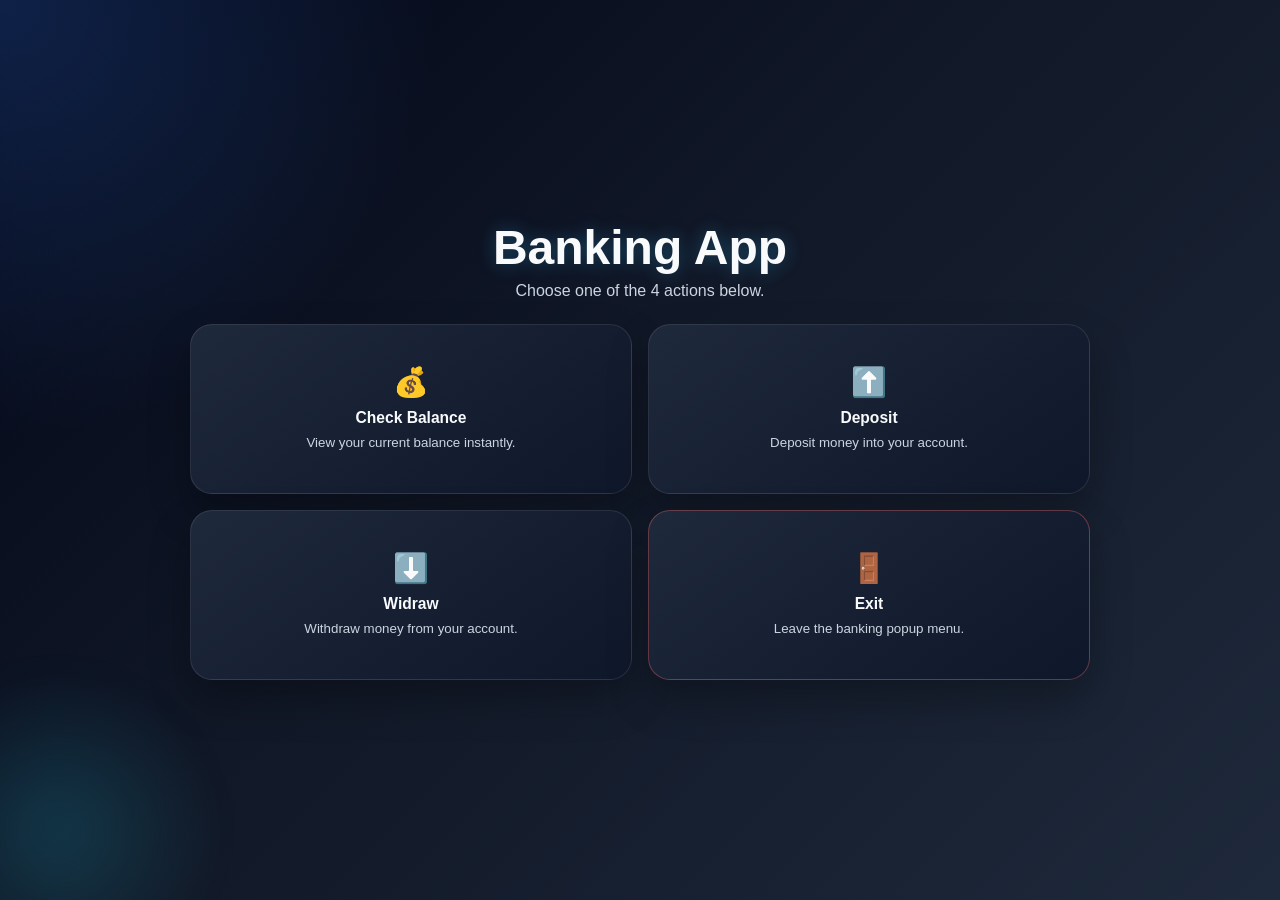
==== index.html @ 64606668 "First commit" ====
<!DOCTYPE html>
<html lang="en">
  <head>
    <meta charset="UTF-8" />
    <meta name="viewport" content="width=device-width, initial-scale=1.0" />
    <title>Banking Popup Website</title>
    <link rel="stylesheet" href="styles.css" />
  </head>
  <body>
    <div class="container">
      <h1>Banking App</h1>
      <p class="subtitle">Choose one of the 4 actions below.</p>

      <div class="card-grid">
        <button type="button" class="feature-card" data-action="checkbalance">
          <span class="icon">💰</span>
          <h3>Check Balance</h3>
          <p>View your current balance instantly.</p>
        </button>

        <button type="button" class="feature-card" data-action="deposit">
          <span class="icon">⬆️</span>
          <h3>Deposit</h3>
          <p>Deposit money into your account.</p>
        </button>

        <button type="button" class="feature-card" data-action="widraw">
          <span class="icon">⬇️</span>
          <h3>Widraw</h3>
          <p>Withdraw money from your account.</p>
        </button>

        <button type="button" class="feature-card exit-card" data-action="exit">
          <span class="icon">🚪</span>
          <h3>Exit</h3>
          <p>Leave the banking popup menu.</p>
        </button>
      </div>
    </div>

    <div class="modal-overlay" id="modalOverlay" hidden>
      <div class="modal-box" role="dialog" aria-modal="true">
        <button class="close-btn" id="closeModal" aria-label="Close">×</button>
        <h2 id="modalTitle">Action</h2>
        <div id="modalContent"></div>
      </div>
    </div>

    <script src="script.js"></script>
  </body>
</html>
---- styles.css ----
:root {
  color-scheme: dark;
}

* {
  box-sizing: border-box;
}

body {
  margin: 0;
  font-family: "Segoe UI", Tahoma, Geneva, Verdana, sans-serif;
  background:
    radial-gradient(circle at top left, rgba(59, 130, 246, 0.22), transparent 28%),
    linear-gradient(135deg, #020617 0%, #111827 45%, #1e293b 100%);
  min-height: 100vh;
  display: flex;
  justify-content: center;
  align-items: center;
  color: #f8fafc;
  padding: 1.5rem;
  overflow: hidden;
}

body::before {
  content: "";
  position: fixed;
  inset: auto auto -10% -8%;
  width: 320px;
  height: 320px;
  background: radial-gradient(circle, rgba(34, 211, 238, 0.18), transparent 70%);
  filter: blur(20px);
  pointer-events: none;
}

.container {
  width: min(900px, 100%);
  text-align: center;
  position: relative;
  z-index: 1;
}

h1 {
  margin: 0 0 0.4rem;
  font-size: clamp(2rem, 4vw, 3rem);
  text-shadow: 0 0 18px rgba(56, 189, 248, 0.3);
}

.subtitle {
  margin-top: 0;
  margin-bottom: 1.5rem;
  color: #cbd5e1;
}

.card-grid {
  display: grid;
  grid-template-columns: repeat(2, minmax(220px, 1fr));
  gap: 1rem;
}

.feature-card {
  position: relative;
  border: 1px solid rgba(255, 255, 255, 0.1);
  border-radius: 22px;
  background: linear-gradient(145deg, #1e293b, #0f172a);
  color: #f8fafc;
  padding: 1.2rem;
  min-height: 170px;
  cursor: pointer;
  box-shadow: 0 20px 40px rgba(0, 0, 0, 0.28);
  transform: perspective(800px) rotateX(0deg) rotateY(0deg);
  transition: transform 0.26s ease, box-shadow 0.26s ease, border-color 0.26s ease, background 0.26s ease;
  overflow: hidden;
}

.feature-card::before {
  content: "";
  position: absolute;
  inset: 0;
  background: linear-gradient(120deg, transparent 20%, rgba(255,255,255,0.12) 50%, transparent 80%);
  transform: translateX(-120%);
  transition: transform 0.5s ease;
}

.feature-card:hover {
  transform: perspective(800px) rotateX(-7deg) rotateY(7deg) translateY(-8px);
  box-shadow: 0 24px 50px rgba(34, 211, 238, 0.18);
  border-color: rgba(56, 189, 248, 0.6);
}

.feature-card:hover::before {
  transform: translateX(120%);
}

.feature-card:active {
  transform: perspective(800px) scale(0.98);
}

.exit-card {
  border-color: rgba(248, 113, 113, 0.35);
}

.icon {
  font-size: 1.8rem;
  display: inline-block;
  transform: translateZ(12px);
}

.feature-card h3 {
  margin: 0.6rem 0 0.35rem;
}

.feature-card p {
  margin: 0;
  color: #cbd5e1;
  line-height: 1.5;
}

.modal-overlay {
  position: fixed;
  inset: 0;
  background: rgba(2, 6, 23, 0.78);
  display: flex;
  justify-content: center;
  align-items: center;
  padding: 1rem;
  z-index: 10;
  opacity: 0;
  pointer-events: none;
  transition: opacity 0.22s ease;
}

.modal-overlay.show {
  opacity: 1;
  pointer-events: auto;
}

.modal-box {
  position: relative;
  width: min(460px, 100%);
  background: linear-gradient(145deg, #334155, #0f172a);
  border-radius: 24px;
  padding: 1.4rem;
  box-shadow: 0 25px 60px rgba(0, 0, 0, 0.35);
  border: 1px solid rgba(255, 255, 255, 0.12);
  transform: translateY(10px) scale(0.97);
  transition: transform 0.22s ease;
}

.modal-overlay.show .modal-box {
  transform: translateY(0) scale(1);
}

.close-btn {
  position: absolute;
  top: 12px;
  right: 12px;
  border: none;
  background: #ef4444;
  color: white;
  border-radius: 50%;
  width: 32px;
  height: 32px;
  font-size: 1.2rem;
  cursor: pointer;
}

.modal-box h2 {
  margin-top: 0;
  margin-bottom: 0.8rem;
}

.modal-box p,
.modal-box label {
  color: #e2e8f0;
}

input {
  width: 100%;
  padding: 0.8rem;
  border-radius: 10px;
  border: 1px solid #64748b;
  margin-top: 0.4rem;
  margin-bottom: 0.9rem;
  background: #e2e8f0;
  color: #0f172a;
}

button.submit-btn {
  border: none;
  background: #2563eb;
  color: white;
  font-weight: 600;
  padding: 0.8rem 1rem;
  border-radius: 10px;
  cursor: pointer;
}

button.submit-btn:hover {
  background: #1d4ed8;
}

.result-box {
  background: rgba(15, 23, 42, 0.68);
  padding: 1rem;
  border-radius: 12px;
  margin-top: 0.7rem;
}

@media (max-width: 700px) {
  .card-grid {
    grid-template-columns: 1fr;
  }
}
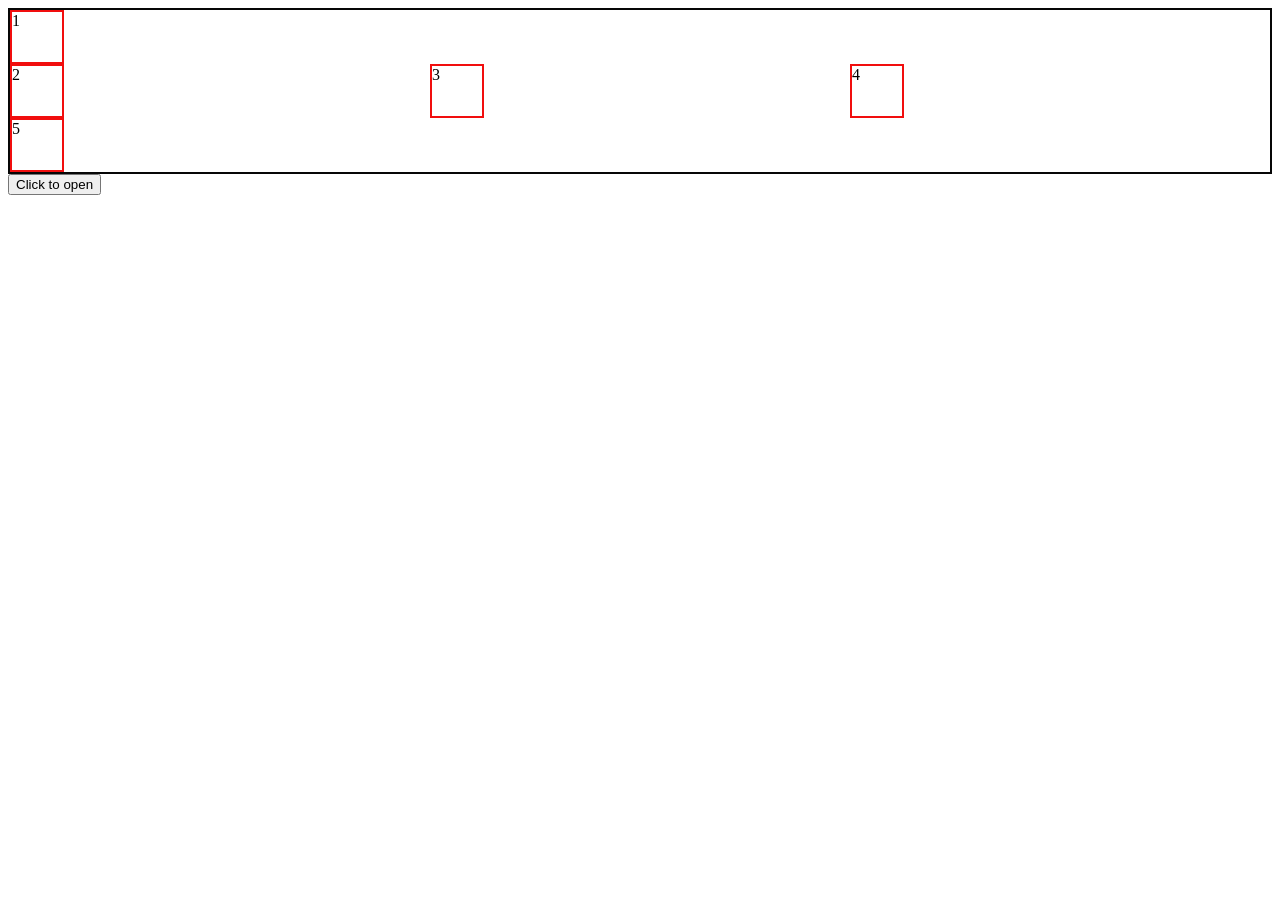
==== commit 622f90fe: "added css ans html pracctice" ====
--- a/index.html
+++ b/index.html
@@ -1,51 +1,21 @@
 <!DOCTYPE html>
-<html lang="en">
-  <head>
-    <meta charset="UTF-8" />
-    <meta name="viewport" content="width=device-width, initial-scale=1.0" />
-    <title>Banking Popup Website</title>
-    <link rel="stylesheet" href="styles.css" />
-  </head>
-  <body>
-    <div class="container">
-      <h1>Banking App</h1>
-      <p class="subtitle">Choose one of the 4 actions below.</p>
-
-      <div class="card-grid">
-        <button type="button" class="feature-card" data-action="checkbalance">
-          <span class="icon">💰</span>
-          <h3>Check Balance</h3>
-          <p>View your current balance instantly.</p>
-        </button>
-
-        <button type="button" class="feature-card" data-action="deposit">
-          <span class="icon">⬆️</span>
-          <h3>Deposit</h3>
-          <p>Deposit money into your account.</p>
-        </button>
-
-        <button type="button" class="feature-card" data-action="widraw">
-          <span class="icon">⬇️</span>
-          <h3>Widraw</h3>
-          <p>Withdraw money from your account.</p>
-        </button>
-
-        <button type="button" class="feature-card exit-card" data-action="exit">
-          <span class="icon">🚪</span>
-          <h3>Exit</h3>
-          <p>Leave the banking popup menu.</p>
-        </button>
-      </div>
+<html>
+    <head>
+        <title> Practice css </title>
+      <link rel="stylesheet" href="index2.css">
+    </head>
+    <body>
+<div class ="container">
+    <div class="item item1">1</div>
+    <div class="item item2">2</div>
+    <div class="item item3">3</div>
+    <div class="item item4">4</div>
+    <div class="item item5">5</div>
+</div>
+<div class ="button">
+<lable>
+<button input type ="button"onclick ="window.open('file:///D:/java%20practice/htmlpracticenew.html')">Click to open</button>
+</lable>
     </div>
-
-    <div class="modal-overlay" id="modalOverlay" hidden>
-      <div class="modal-box" role="dialog" aria-modal="true">
-        <button class="close-btn" id="closeModal" aria-label="Close">×</button>
-        <h2 id="modalTitle">Action</h2>
-        <div id="modalContent"></div>
-      </div>
-    </div>
-
-    <script src="script.js"></script>
-  </body>
-</html>
+    </body>
+</html>
--- a/index2.css
+++ b/index2.css
@@ -0,0 +1,32 @@
+.container{
+    border : 2px solid rgb(6, 6, 6);
+    display: grid;
+    grid-template-areas: "nav nav nav"
+                         "main main1 main2"
+                         "footer footer footer";
+                
+}
+.item1{
+    grid-area: nav;
+}
+.item2{
+    grid-area: main;
+}
+.item3{
+    grid-area: main1;
+}
+.item4{
+    grid-area: main2;
+}
+.item5{
+    grid-area: footer;
+}
+
+.item{
+    border : 2px solid rgb(241, 14, 14);
+    width : 50px;
+    height : 50px;
+}
+.button{
+    color: lightskyblue;
+}
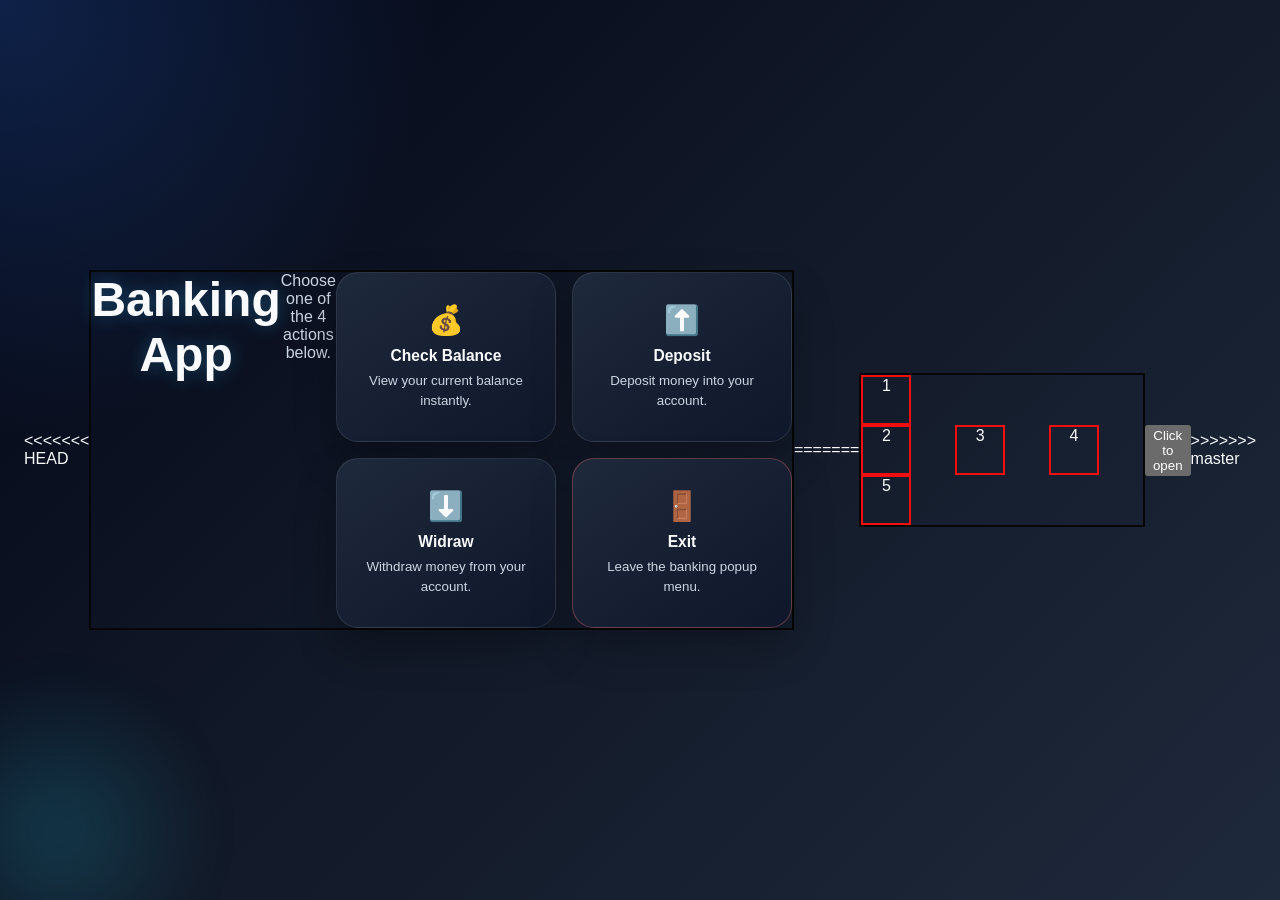
==== commit cf8c13bb: "added practice html and css" ====
--- a/index.html
+++ b/index.html
@@ -1,4 +1,56 @@
 <!DOCTYPE html>
+<<<<<<< HEAD
+<html lang="en">
+  <head>
+    <meta charset="UTF-8" />
+    <meta name="viewport" content="width=device-width, initial-scale=1.0" />
+    <title>Banking Popup Website</title>
+    <link rel="stylesheet" href="styles.css" />
+  </head>
+  <body>
+    <div class="container">
+      <h1>Banking App</h1>
+      <p class="subtitle">Choose one of the 4 actions below.</p>
+
+      <div class="card-grid">
+        <button type="button" class="feature-card" data-action="checkbalance">
+          <span class="icon">💰</span>
+          <h3>Check Balance</h3>
+          <p>View your current balance instantly.</p>
+        </button>
+
+        <button type="button" class="feature-card" data-action="deposit">
+          <span class="icon">⬆️</span>
+          <h3>Deposit</h3>
+          <p>Deposit money into your account.</p>
+        </button>
+
+        <button type="button" class="feature-card" data-action="widraw">
+          <span class="icon">⬇️</span>
+          <h3>Widraw</h3>
+          <p>Withdraw money from your account.</p>
+        </button>
+
+        <button type="button" class="feature-card exit-card" data-action="exit">
+          <span class="icon">🚪</span>
+          <h3>Exit</h3>
+          <p>Leave the banking popup menu.</p>
+        </button>
+      </div>
+    </div>
+
+    <div class="modal-overlay" id="modalOverlay" hidden>
+      <div class="modal-box" role="dialog" aria-modal="true">
+        <button class="close-btn" id="closeModal" aria-label="Close">×</button>
+        <h2 id="modalTitle">Action</h2>
+        <div id="modalContent"></div>
+      </div>
+    </div>
+
+    <script src="script.js"></script>
+  </body>
+</html>
+=======
 <html>
     <head>
         <title> Practice css </title>
@@ -18,4 +70,5 @@
 </lable>
     </div>
     </body>
-</html>+</html>
+>>>>>>> master
--- a/styles.css
+++ b/styles.css
@@ -0,0 +1,213 @@
+:root {
+  color-scheme: dark;
+}
+
+* {
+  box-sizing: border-box;
+}
+
+body {
+  margin: 0;
+  font-family: "Segoe UI", Tahoma, Geneva, Verdana, sans-serif;
+  background:
+    radial-gradient(circle at top left, rgba(59, 130, 246, 0.22), transparent 28%),
+    linear-gradient(135deg, #020617 0%, #111827 45%, #1e293b 100%);
+  min-height: 100vh;
+  display: flex;
+  justify-content: center;
+  align-items: center;
+  color: #f8fafc;
+  padding: 1.5rem;
+  overflow: hidden;
+}
+
+body::before {
+  content: "";
+  position: fixed;
+  inset: auto auto -10% -8%;
+  width: 320px;
+  height: 320px;
+  background: radial-gradient(circle, rgba(34, 211, 238, 0.18), transparent 70%);
+  filter: blur(20px);
+  pointer-events: none;
+}
+
+.container {
+  width: min(900px, 100%);
+  text-align: center;
+  position: relative;
+  z-index: 1;
+}
+
+h1 {
+  margin: 0 0 0.4rem;
+  font-size: clamp(2rem, 4vw, 3rem);
+  text-shadow: 0 0 18px rgba(56, 189, 248, 0.3);
+}
+
+.subtitle {
+  margin-top: 0;
+  margin-bottom: 1.5rem;
+  color: #cbd5e1;
+}
+
+.card-grid {
+  display: grid;
+  grid-template-columns: repeat(2, minmax(220px, 1fr));
+  gap: 1rem;
+}
+
+.feature-card {
+  position: relative;
+  border: 1px solid rgba(255, 255, 255, 0.1);
+  border-radius: 22px;
+  background: linear-gradient(145deg, #1e293b, #0f172a);
+  color: #f8fafc;
+  padding: 1.2rem;
+  min-height: 170px;
+  cursor: pointer;
+  box-shadow: 0 20px 40px rgba(0, 0, 0, 0.28);
+  transform: perspective(800px) rotateX(0deg) rotateY(0deg);
+  transition: transform 0.26s ease, box-shadow 0.26s ease, border-color 0.26s ease, background 0.26s ease;
+  overflow: hidden;
+}
+
+.feature-card::before {
+  content: "";
+  position: absolute;
+  inset: 0;
+  background: linear-gradient(120deg, transparent 20%, rgba(255,255,255,0.12) 50%, transparent 80%);
+  transform: translateX(-120%);
+  transition: transform 0.5s ease;
+}
+
+.feature-card:hover {
+  transform: perspective(800px) rotateX(-7deg) rotateY(7deg) translateY(-8px);
+  box-shadow: 0 24px 50px rgba(34, 211, 238, 0.18);
+  border-color: rgba(56, 189, 248, 0.6);
+}
+
+.feature-card:hover::before {
+  transform: translateX(120%);
+}
+
+.feature-card:active {
+  transform: perspective(800px) scale(0.98);
+}
+
+.exit-card {
+  border-color: rgba(248, 113, 113, 0.35);
+}
+
+.icon {
+  font-size: 1.8rem;
+  display: inline-block;
+  transform: translateZ(12px);
+}
+
+.feature-card h3 {
+  margin: 0.6rem 0 0.35rem;
+}
+
+.feature-card p {
+  margin: 0;
+  color: #cbd5e1;
+  line-height: 1.5;
+}
+
+.modal-overlay {
+  position: fixed;
+  inset: 0;
+  background: rgba(2, 6, 23, 0.78);
+  display: flex;
+  justify-content: center;
+  align-items: center;
+  padding: 1rem;
+  z-index: 10;
+  opacity: 0;
+  pointer-events: none;
+  transition: opacity 0.22s ease;
+}
+
+.modal-overlay.show {
+  opacity: 1;
+  pointer-events: auto;
+}
+
+.modal-box {
+  position: relative;
+  width: min(460px, 100%);
+  background: linear-gradient(145deg, #334155, #0f172a);
+  border-radius: 24px;
+  padding: 1.4rem;
+  box-shadow: 0 25px 60px rgba(0, 0, 0, 0.35);
+  border: 1px solid rgba(255, 255, 255, 0.12);
+  transform: translateY(10px) scale(0.97);
+  transition: transform 0.22s ease;
+}
+
+.modal-overlay.show .modal-box {
+  transform: translateY(0) scale(1);
+}
+
+.close-btn {
+  position: absolute;
+  top: 12px;
+  right: 12px;
+  border: none;
+  background: #ef4444;
+  color: white;
+  border-radius: 50%;
+  width: 32px;
+  height: 32px;
+  font-size: 1.2rem;
+  cursor: pointer;
+}
+
+.modal-box h2 {
+  margin-top: 0;
+  margin-bottom: 0.8rem;
+}
+
+.modal-box p,
+.modal-box label {
+  color: #e2e8f0;
+}
+
+input {
+  width: 100%;
+  padding: 0.8rem;
+  border-radius: 10px;
+  border: 1px solid #64748b;
+  margin-top: 0.4rem;
+  margin-bottom: 0.9rem;
+  background: #e2e8f0;
+  color: #0f172a;
+}
+
+button.submit-btn {
+  border: none;
+  background: #2563eb;
+  color: white;
+  font-weight: 600;
+  padding: 0.8rem 1rem;
+  border-radius: 10px;
+  cursor: pointer;
+}
+
+button.submit-btn:hover {
+  background: #1d4ed8;
+}
+
+.result-box {
+  background: rgba(15, 23, 42, 0.68);
+  padding: 1rem;
+  border-radius: 12px;
+  margin-top: 0.7rem;
+}
+
+@media (max-width: 700px) {
+  .card-grid {
+    grid-template-columns: 1fr;
+  }
+}
